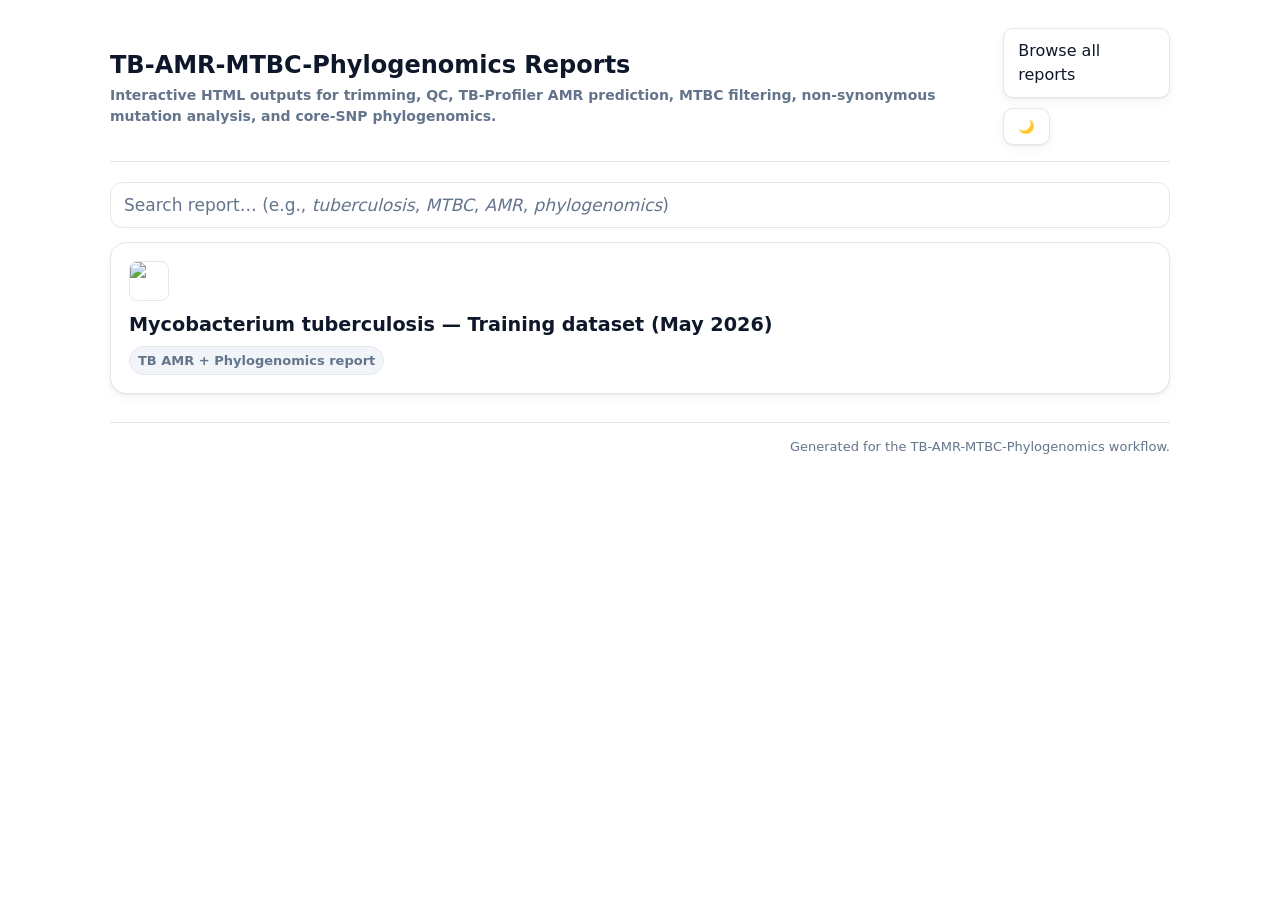
==== docs/index.html @ 809adf3d "Add MTBC training dataset report card" ====
<!doctype html>
<html lang="en">
<head>
  <meta charset="utf-8">
  <title>TB-AMR-MTBC-Phylogenomics Reports</title>
  <meta name="viewport" content="width=device-width, initial-scale=1">
  <style>
    :root{
      --bg:#ffffff; --ink:#0f172a; --muted:#64748b; --line:#e5e7eb; --card:#ffffff; --chip:#f1f5f9; --accent:#0ea5e9;
      --shadow:0 1px 2px rgba(15,23,42,.06), 0 4px 12px rgba(15,23,42,.04)
    }
    @media (prefers-color-scheme: dark){
      :root{ --bg:#0b1220; --ink:#e5e7eb; --muted:#94a3b8; --line:#1f2937; --card:#0f172a; --chip:#111827; --accent:#38bdf8; --shadow:none }
    }

    :root[data-theme="light"]{ --bg:#ffffff; --ink:#0f172a; --muted:#64748b; --line:#e5e7eb; --card:#ffffff; --chip:#f1f5f9; --accent:#0ea5e9; --shadow:0 1px 2px rgba(15,23,42,.06), 0 4px 12px rgba(15,23,42,.04) }
    :root[data-theme="dark"]{  --bg:#0b1220; --ink:#e5e7eb; --muted:#94a3b8; --line:#1f2937; --card:#0f172a; --chip:#111827; --accent:#38bdf8; --shadow:none }

    *{box-sizing:border-box}
    html,body{margin:0;padding:0;background:var(--bg);color:var(--ink);font:16px/1.5 system-ui,-apple-system,Segoe UI,Roboto,Ubuntu,Arial}
    .wrap{max-width:1100px;margin:auto;padding:28px 20px}
    header{display:flex;gap:16px;align-items:center;justify-content:space-between;border-bottom:1px solid var(--line);padding-bottom:16px;margin-bottom:20px}
    .brand h1{margin:0;font-size:24px}
    .brand p{margin:2px 0 0;color:var(--muted);font-size:14px}
    .actions{display:flex;gap:10px;flex-wrap:wrap}
    .btn{display:inline-flex;align-items:center;gap:8px;padding:10px 14px;border:1px solid var(--line);border-radius:10px;text-decoration:none;color:var(--ink);background:var(--card);box-shadow:var(--shadow);cursor:pointer}
    .btn:hover{border-color:var(--accent)}
    .search{margin:14px 0 8px;position:relative}
    .search input{
      width:100%;padding:12px 14px;border:1px solid var(--line);border-radius:12px;background:var(--card);color:var(--ink);outline:none;position:relative;z-index:2;
      font-size:17px;
    }
    .search input::placeholder{font-weight:700;color:var(--muted)}
    .search .hint{
      position:absolute; left:14px; top:50%; transform:translateY(-50%);
      color:var(--muted); pointer-events:none; z-index:3; transition:opacity .15s ease; line-height:1.2;
      font-size:17px;
    }
    .search input:focus + .hint,
    .search input:not(:placeholder-shown) + .hint{ opacity:0; }

    .grid{display:grid;grid-template-columns:repeat(auto-fit,minmax(260px,1fr));gap:16px;margin-top:14px}
    .card{display:block;text-decoration:none;color:inherit;border:1px solid var(--line);border-radius:16px;background:var(--card);padding:18px;box-shadow:var(--shadow);transition:transform .08s ease, border-color .15s ease}
    .card:hover{transform:translateY(-2px);border-color:var(--accent)}

    .icon{font-size:0; line-height:0}
    .icon img{
      width:40px;height:40px;display:block;border-radius:8px;object-fit:cover;border:1px solid var(--line)
    }

    .title{
      margin:10px 0 6px;font-weight:700;
      font-size: clamp(18px, 1rem + 0.25vw, 22px);
    }

    .chips{display:flex;gap:6px;flex-wrap:wrap}
    .chip{
      font-size:13px;
      background:var(--chip);padding:4px 8px;border-radius:999px;border:1px solid var(--line);color:var(--muted)
    }

    footer{margin-top:28px;color:var(--muted);font-size:13px;display:flex;justify-content:flex-end;gap:10px;flex-wrap:wrap;border-top:1px solid var(--line);padding-top:14px}
  </style>
</head>
<body>
  <div class="wrap">
    <header>
      <div class="brand">
        <h1>TB-AMR-MTBC-Phylogenomics Reports</h1>
        <p><strong>Interactive HTML outputs for trimming, QC, TB-Profiler AMR prediction, MTBC filtering, non-synonymous mutation analysis, and core-SNP phylogenomics.</strong></p>
      </div>
      <div class="actions">
        <a class="btn" href="./reports/">Browse all reports</a>
        <button type="button" class="btn" id="themeToggle" aria-pressed="false" title="Toggle light/dark">🌙/☀️</button>
      </div>
    </header>

    <div class="search" aria-label="Filter reports">
      <input id="q" placeholder=" " autocomplete="off" aria-label="Search TB report">
      <div class="hint" aria-hidden="true">
        Search report… (e.g., <em>tuberculosis</em>, <em>MTBC</em>, <em>AMR</em>, <em>phylogenomics</em>)
      </div>
    </div>

    <div id="cards" class="grid">

      <!-- Mycobacterium tuberculosis Training Dataset -->
      <a class="card" href="./reports/mtbc_training_2026.html"
         data-name="mycobacterium tuberculosis mtbc tb isolates amr tb-profiler lineage snp phylogenomics training dataset may 2026">
        <div class="icon" aria-hidden="true">
          <img
            id="mtb-img"
            src="assets/Mycobacterium_tuberculosis.png"
            alt="Mycobacterium tuberculosis image"
            loading="lazy">
        </div>
        <div class="title">Mycobacterium tuberculosis — Training dataset (May 2026)</div>
        <div class="chips">
          <span class="chip"><strong>TB AMR + Phylogenomics report</strong></span>
        </div>
      </a>

    </div>

    <footer>
      <span>Generated for the TB-AMR-MTBC-Phylogenomics workflow.</span>
    </footer>
  </div>

  <script>
    const q = document.getElementById('q');
    const cards = Array.from(document.querySelectorAll('#cards .card'));
    q.addEventListener('input', () => {
      const needle = q.value.trim().toLowerCase();
      cards.forEach(c => {
        const hay = c.dataset.name.toLowerCase();
        c.style.display = hay.includes(needle) ? '' : 'none';
      });
    });

    function setupFallback(id, candidates) {
      const img = document.getElementById(id);
      if (!img) return;
      const tried = new Set();
      function tryNext() {
        const next = candidates.find(u => !tried.has(u));
        if (!next) return;
        tried.add(next);
        img.src = next + (next.includes('?') ? '' : `?v=${Date.now()}`);
      }
      img.addEventListener('error', tryNext, { once: false });
    }

    setupFallback('mtb-img', [
      'assets/Mycobacterium_tuberculosis.png',
      './assets/Mycobacterium_tuberculosis.png',
      '/TB-AMR-MTBC-Phylogenomics/assets/Mycobacterium_tuberculosis.png',
      'https://gmboowa.github.io/TB-AMR-MTBC-Phylogenomics/assets/Mycobacterium_tuberculosis.png'
    ]);

    const themeBtn = document.getElementById('themeToggle');
    const root = document.documentElement;

    function setTheme(theme){
      if (theme === 'light' || theme === 'dark') {
        root.setAttribute('data-theme', theme);
        localStorage.setItem('theme', theme);
        themeBtn.setAttribute('aria-pressed', String(theme === 'dark'));
        themeBtn.textContent = theme === 'dark' ? '☀️' : '🌙';
      }
    }

    (function initTheme(){
      const saved = localStorage.getItem('theme');
      if (saved === 'light' || saved === 'dark') {
        setTheme(saved);
      } else {
        const prefersDark = window.matchMedia('(prefers-color-scheme: dark)').matches;
        themeBtn.textContent = prefersDark ? '☀️' : '🌙';
        themeBtn.setAttribute('aria-pressed', String(prefersDark));
      }
    })();

    themeBtn.addEventListener('click', () => {
      const current = root.getAttribute('data-theme');
      if (current === 'dark') setTheme('light');
      else setTheme('dark');
    });
  </script>
</body>
</html>
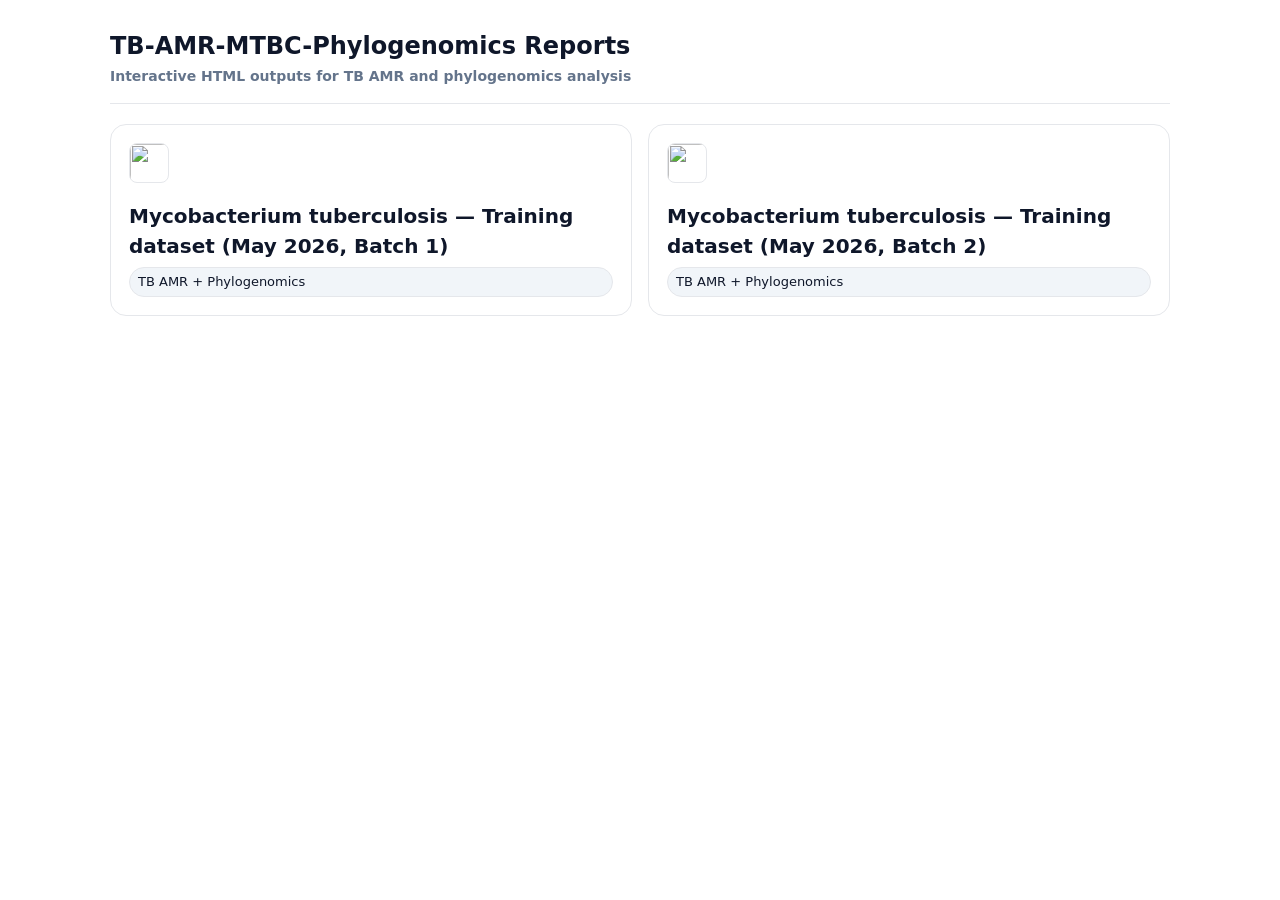
==== commit ba4884ee: "Add two unique MTBC dataset cards" ====
--- a/docs/index.html
+++ b/docs/index.html
@@ -13,159 +13,140 @@
       :root{ --bg:#0b1220; --ink:#e5e7eb; --muted:#94a3b8; --line:#1f2937; --card:#0f172a; --chip:#111827; --accent:#38bdf8; --shadow:none }
     }
 
-    :root[data-theme="light"]{ --bg:#ffffff; --ink:#0f172a; --muted:#64748b; --line:#e5e7eb; --card:#ffffff; --chip:#f1f5f9; --accent:#0ea5e9; --shadow:0 1px 2px rgba(15,23,42,.06), 0 4px 12px rgba(15,23,42,.04) }
-    :root[data-theme="dark"]{  --bg:#0b1220; --ink:#e5e7eb; --muted:#94a3b8; --line:#1f2937; --card:#0f172a; --chip:#111827; --accent:#38bdf8; --shadow:none }
-
     *{box-sizing:border-box}
     html,body{margin:0;padding:0;background:var(--bg);color:var(--ink);font:16px/1.5 system-ui,-apple-system,Segoe UI,Roboto,Ubuntu,Arial}
+
     .wrap{max-width:1100px;margin:auto;padding:28px 20px}
-    header{display:flex;gap:16px;align-items:center;justify-content:space-between;border-bottom:1px solid var(--line);padding-bottom:16px;margin-bottom:20px}
+
+    header{
+      display:flex;gap:16px;align-items:center;justify-content:space-between;
+      border-bottom:1px solid var(--line);padding-bottom:16px;margin-bottom:20px
+    }
+
     .brand h1{margin:0;font-size:24px}
     .brand p{margin:2px 0 0;color:var(--muted);font-size:14px}
-    .actions{display:flex;gap:10px;flex-wrap:wrap}
-    .btn{display:inline-flex;align-items:center;gap:8px;padding:10px 14px;border:1px solid var(--line);border-radius:10px;text-decoration:none;color:var(--ink);background:var(--card);box-shadow:var(--shadow);cursor:pointer}
-    .btn:hover{border-color:var(--accent)}
-    .search{margin:14px 0 8px;position:relative}
-    .search input{
-      width:100%;padding:12px 14px;border:1px solid var(--line);border-radius:12px;background:var(--card);color:var(--ink);outline:none;position:relative;z-index:2;
-      font-size:17px;
+
+    .btn{
+      display:inline-flex;align-items:center;gap:8px;padding:10px 14px;
+      border:1px solid var(--line);border-radius:10px;text-decoration:none;
+      color:var(--ink);background:var(--card);cursor:pointer
     }
-    .search input::placeholder{font-weight:700;color:var(--muted)}
-    .search .hint{
-      position:absolute; left:14px; top:50%; transform:translateY(-50%);
-      color:var(--muted); pointer-events:none; z-index:3; transition:opacity .15s ease; line-height:1.2;
-      font-size:17px;
+
+    .grid{
+      display:grid;
+      grid-template-columns:repeat(auto-fit,minmax(260px,1fr));
+      gap:16px;
+      margin-top:14px
     }
-    .search input:focus + .hint,
-    .search input:not(:placeholder-shown) + .hint{ opacity:0; }
 
-    .grid{display:grid;grid-template-columns:repeat(auto-fit,minmax(260px,1fr));gap:16px;margin-top:14px}
-    .card{display:block;text-decoration:none;color:inherit;border:1px solid var(--line);border-radius:16px;background:var(--card);padding:18px;box-shadow:var(--shadow);transition:transform .08s ease, border-color .15s ease}
+    .card{
+      display:block;text-decoration:none;color:inherit;
+      border:1px solid var(--line);
+      border-radius:16px;
+      background:var(--card);
+      padding:18px;
+      transition:.1s ease
+    }
+
     .card:hover{transform:translateY(-2px);border-color:var(--accent)}
 
-    .icon{font-size:0; line-height:0}
     .icon img{
-      width:40px;height:40px;display:block;border-radius:8px;object-fit:cover;border:1px solid var(--line)
+      width:40px;height:40px;border-radius:8px;
+      border:1px solid var(--line)
     }
 
     .title{
-      margin:10px 0 6px;font-weight:700;
-      font-size: clamp(18px, 1rem + 0.25vw, 22px);
+      margin:10px 0 6px;
+      font-weight:700;
+      font-size:20px
     }
 
-    .chips{display:flex;gap:6px;flex-wrap:wrap}
     .chip{
       font-size:13px;
-      background:var(--chip);padding:4px 8px;border-radius:999px;border:1px solid var(--line);color:var(--muted)
+      background:var(--chip);
+      padding:4px 8px;
+      border-radius:999px;
+      border:1px solid var(--line)
     }
 
-    footer{margin-top:28px;color:var(--muted);font-size:13px;display:flex;justify-content:flex-end;gap:10px;flex-wrap:wrap;border-top:1px solid var(--line);padding-top:14px}
   </style>
 </head>
+
 <body>
   <div class="wrap">
+
     <header>
       <div class="brand">
         <h1>TB-AMR-MTBC-Phylogenomics Reports</h1>
-        <p><strong>Interactive HTML outputs for trimming, QC, TB-Profiler AMR prediction, MTBC filtering, non-synonymous mutation analysis, and core-SNP phylogenomics.</strong></p>
-      </div>
-      <div class="actions">
-        <a class="btn" href="./reports/">Browse all reports</a>
-        <button type="button" class="btn" id="themeToggle" aria-pressed="false" title="Toggle light/dark">🌙/☀️</button>
+        <p><strong>Interactive HTML outputs for TB AMR and phylogenomics analysis</strong></p>
       </div>
     </header>
 
-    <div class="search" aria-label="Filter reports">
-      <input id="q" placeholder=" " autocomplete="off" aria-label="Search TB report">
-      <div class="hint" aria-hidden="true">
-        Search report… (e.g., <em>tuberculosis</em>, <em>MTBC</em>, <em>AMR</em>, <em>phylogenomics</em>)
-      </div>
-    </div>
-
     <div id="cards" class="grid">
 
-      <!-- Mycobacterium tuberculosis Training Dataset -->
-      <a class="card" href="./reports/mtbc_training_2026.html"
-         data-name="mycobacterium tuberculosis mtbc tb isolates amr tb-profiler lineage snp phylogenomics training dataset may 2026">
-        <div class="icon" aria-hidden="true">
-          <img
-            id="mtb-img"
-            src="assets/Mycobacterium_tuberculosis.png"
-            alt="Mycobacterium tuberculosis image"
-            loading="lazy">
+      <!-- Batch 1 -->
+      <a class="card"
+         href="./reports/mtbc_training_2026.html"
+         data-name="mtbc tuberculosis amr phylogenomics training 2026 batch1">
+
+        <div class="icon">
+          <img id="mtb-img-1"
+               src="assets/Mycobacterium_tuberculosis.png"
+               loading="lazy">
         </div>
-        <div class="title">Mycobacterium tuberculosis — Training dataset (May 2026)</div>
-        <div class="chips">
-          <span class="chip"><strong>TB AMR + Phylogenomics report</strong></span>
+
+        <div class="title">
+          Mycobacterium tuberculosis — Training dataset (May 2026, Batch 1)
+        </div>
+
+        <div class="chip">
+          TB AMR + Phylogenomics
+        </div>
+      </a>
+
+      <!-- Batch 2 -->
+      <a class="card"
+         href="./reports/Mycobacterium_tuberculosis_report.html"
+         data-name="mtbc tuberculosis amr phylogenomics training 2026 batch2">
+
+        <div class="icon">
+          <img id="mtb-img-2"
+               src="assets/Mycobacterium_tuberculosis.png"
+               loading="lazy">
+        </div>
+
+        <div class="title">
+          Mycobacterium tuberculosis — Training dataset (May 2026, Batch 2)
+        </div>
+
+        <div class="chip">
+          TB AMR + Phylogenomics
         </div>
       </a>
 
     </div>
 
-    <footer>
-      <span>Generated for the TB-AMR-MTBC-Phylogenomics workflow.</span>
-    </footer>
   </div>
 
   <script>
-    const q = document.getElementById('q');
-    const cards = Array.from(document.querySelectorAll('#cards .card'));
-    q.addEventListener('input', () => {
-      const needle = q.value.trim().toLowerCase();
-      cards.forEach(c => {
-        const hay = c.dataset.name.toLowerCase();
-        c.style.display = hay.includes(needle) ? '' : 'none';
-      });
-    });
-
     function setupFallback(id, candidates) {
       const img = document.getElementById(id);
       if (!img) return;
-      const tried = new Set();
-      function tryNext() {
-        const next = candidates.find(u => !tried.has(u));
-        if (!next) return;
-        tried.add(next);
-        img.src = next + (next.includes('?') ? '' : `?v=${Date.now()}`);
-      }
-      img.addEventListener('error', tryNext, { once: false });
+      let i = 0;
+      img.onerror = () => {
+        i++;
+        if (i < candidates.length) img.src = candidates[i];
+      };
     }
 
-    setupFallback('mtb-img', [
-      'assets/Mycobacterium_tuberculosis.png',
-      './assets/Mycobacterium_tuberculosis.png',
-      '/TB-AMR-MTBC-Phylogenomics/assets/Mycobacterium_tuberculosis.png',
-      'https://gmboowa.github.io/TB-AMR-MTBC-Phylogenomics/assets/Mycobacterium_tuberculosis.png'
+    setupFallback('mtb-img-1', [
+      'assets/Mycobacterium_tuberculosis.png'
     ]);
 
-    const themeBtn = document.getElementById('themeToggle');
-    const root = document.documentElement;
+    setupFallback('mtb-img-2', [
+      'assets/Mycobacterium_tuberculosis.png'
+    ]);
+  </script>
 
-    function setTheme(theme){
-      if (theme === 'light' || theme === 'dark') {
-        root.setAttribute('data-theme', theme);
-        localStorage.setItem('theme', theme);
-        themeBtn.setAttribute('aria-pressed', String(theme === 'dark'));
-        themeBtn.textContent = theme === 'dark' ? '☀️' : '🌙';
-      }
-    }
-
-    (function initTheme(){
-      const saved = localStorage.getItem('theme');
-      if (saved === 'light' || saved === 'dark') {
-        setTheme(saved);
-      } else {
-        const prefersDark = window.matchMedia('(prefers-color-scheme: dark)').matches;
-        themeBtn.textContent = prefersDark ? '☀️' : '🌙';
-        themeBtn.setAttribute('aria-pressed', String(prefersDark));
-      }
-    })();
-
-    themeBtn.addEventListener('click', () => {
-      const current = root.getAttribute('data-theme');
-      if (current === 'dark') setTheme('light');
-      else setTheme('dark');
-    });
-  </script>
 </body>
 </html>
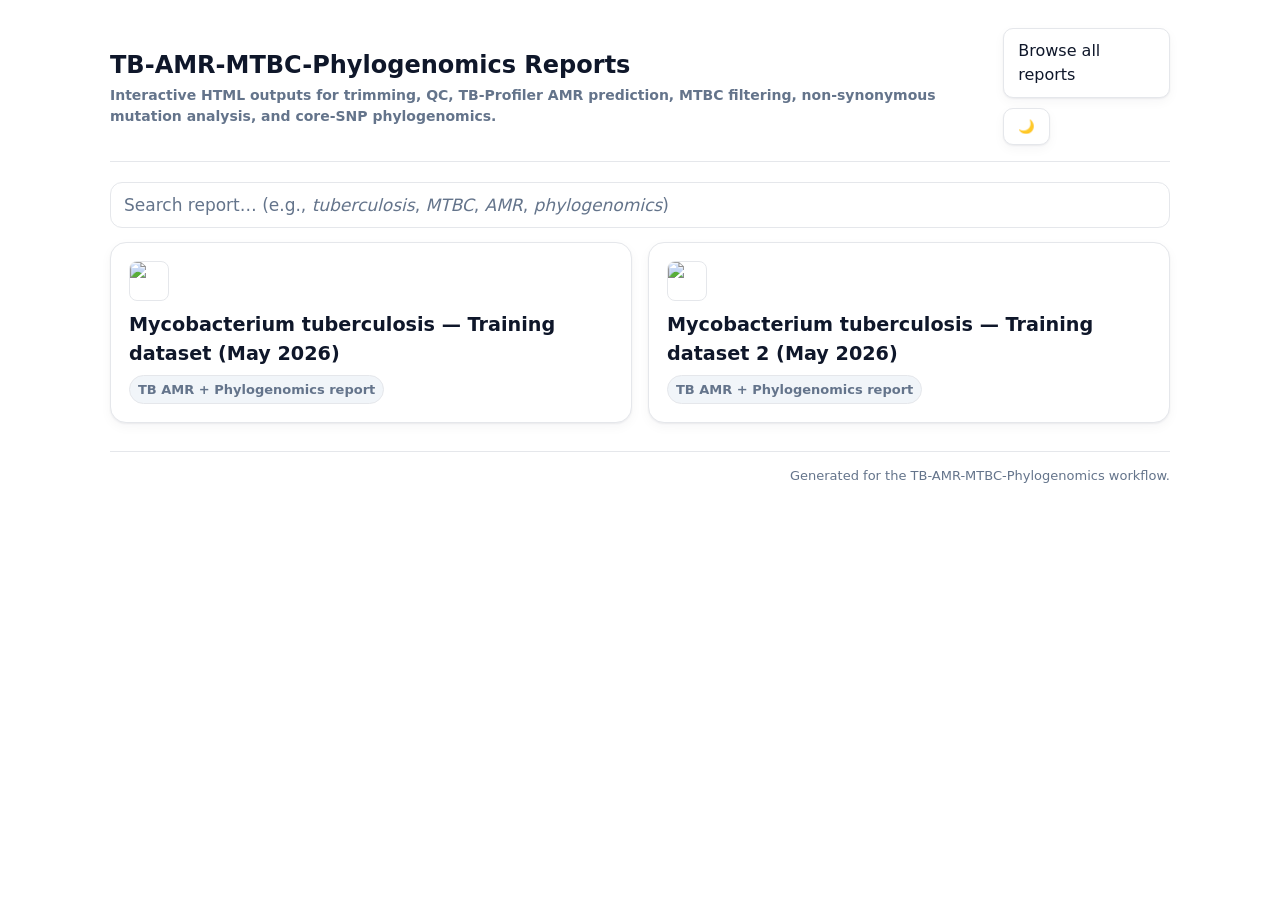
==== commit c1616bb9: "Reorganize GitHub Pages reports and update report links" ====
--- a/docs/index.html
+++ b/docs/index.html
@@ -13,140 +13,194 @@
       :root{ --bg:#0b1220; --ink:#e5e7eb; --muted:#94a3b8; --line:#1f2937; --card:#0f172a; --chip:#111827; --accent:#38bdf8; --shadow:none }
     }
 
+    :root[data-theme="light"]{ --bg:#ffffff; --ink:#0f172a; --muted:#64748b; --line:#e5e7eb; --card:#ffffff; --chip:#f1f5f9; --accent:#0ea5e9; --shadow:0 1px 2px rgba(15,23,42,.06), 0 4px 12px rgba(15,23,42,.04) }
+    :root[data-theme="dark"]{  --bg:#0b1220; --ink:#e5e7eb; --muted:#94a3b8; --line:#1f2937; --card:#0f172a; --chip:#111827; --accent:#38bdf8; --shadow:none }
+
     *{box-sizing:border-box}
     html,body{margin:0;padding:0;background:var(--bg);color:var(--ink);font:16px/1.5 system-ui,-apple-system,Segoe UI,Roboto,Ubuntu,Arial}
-
     .wrap{max-width:1100px;margin:auto;padding:28px 20px}
-
-    header{
-      display:flex;gap:16px;align-items:center;justify-content:space-between;
-      border-bottom:1px solid var(--line);padding-bottom:16px;margin-bottom:20px
-    }
-
+    header{display:flex;gap:16px;align-items:center;justify-content:space-between;border-bottom:1px solid var(--line);padding-bottom:16px;margin-bottom:20px}
     .brand h1{margin:0;font-size:24px}
     .brand p{margin:2px 0 0;color:var(--muted);font-size:14px}
-
-    .btn{
-      display:inline-flex;align-items:center;gap:8px;padding:10px 14px;
-      border:1px solid var(--line);border-radius:10px;text-decoration:none;
-      color:var(--ink);background:var(--card);cursor:pointer
-    }
-
-    .grid{
-      display:grid;
-      grid-template-columns:repeat(auto-fit,minmax(260px,1fr));
-      gap:16px;
-      margin-top:14px
-    }
-
-    .card{
-      display:block;text-decoration:none;color:inherit;
-      border:1px solid var(--line);
-      border-radius:16px;
-      background:var(--card);
-      padding:18px;
-      transition:.1s ease
-    }
-
+    .actions{display:flex;gap:10px;flex-wrap:wrap}
+    .btn{display:inline-flex;align-items:center;gap:8px;padding:10px 14px;border:1px solid var(--line);border-radius:10px;text-decoration:none;color:var(--ink);background:var(--card);box-shadow:var(--shadow);cursor:pointer}
+    .btn:hover{border-color:var(--accent)}
+    .search{margin:14px 0 8px;position:relative}
+    .search input{
+      width:100%;padding:12px 14px;border:1px solid var(--line);border-radius:12px;background:var(--card);color:var(--ink);outline:none;position:relative;z-index:2;
+      font-size:17px;
+    }
+    .search input::placeholder{font-weight:700;color:var(--muted)}
+    .search .hint{
+      position:absolute; left:14px; top:50%; transform:translateY(-50%);
+      color:var(--muted); pointer-events:none; z-index:3; transition:opacity .15s ease; line-height:1.2;
+      font-size:17px;
+    }
+    .search input:focus + .hint,
+    .search input:not(:placeholder-shown) + .hint{ opacity:0; }
+
+    .grid{display:grid;grid-template-columns:repeat(auto-fit,minmax(260px,1fr));gap:16px;margin-top:14px}
+    .card{display:block;text-decoration:none;color:inherit;border:1px solid var(--line);border-radius:16px;background:var(--card);padding:18px;box-shadow:var(--shadow);transition:transform .08s ease, border-color .15s ease}
     .card:hover{transform:translateY(-2px);border-color:var(--accent)}
 
+    .icon{font-size:0; line-height:0}
     .icon img{
-      width:40px;height:40px;border-radius:8px;
-      border:1px solid var(--line)
+      width:40px;height:40px;display:block;border-radius:8px;object-fit:cover;border:1px solid var(--line)
     }
 
     .title{
-      margin:10px 0 6px;
-      font-weight:700;
-      font-size:20px
-    }
-
+      margin:10px 0 6px;font-weight:700;
+      font-size: clamp(18px, 1rem + 0.25vw, 22px);
+    }
+
+    .chips{display:flex;gap:6px;flex-wrap:wrap}
     .chip{
       font-size:13px;
-      background:var(--chip);
-      padding:4px 8px;
-      border-radius:999px;
-      border:1px solid var(--line)
-    }
-
+      background:var(--chip);padding:4px 8px;border-radius:999px;border:1px solid var(--line);color:var(--muted)
+    }
+
+    footer{margin-top:28px;color:var(--muted);font-size:13px;display:flex;justify-content:flex-end;gap:10px;flex-wrap:wrap;border-top:1px solid var(--line);padding-top:14px}
   </style>
 </head>
-
 <body>
   <div class="wrap">
-
     <header>
       <div class="brand">
         <h1>TB-AMR-MTBC-Phylogenomics Reports</h1>
-        <p><strong>Interactive HTML outputs for TB AMR and phylogenomics analysis</strong></p>
+        <p><strong>Interactive HTML outputs for trimming, QC, TB-Profiler AMR prediction, MTBC filtering, non-synonymous mutation analysis, and core-SNP phylogenomics.</strong></p>
+      </div>
+      <div class="actions">
+        <a class="btn" href="./reports/">Browse all reports</a>
+        <button type="button" class="btn" id="themeToggle" aria-pressed="false" title="Toggle light/dark">🌙/☀️</button>
       </div>
     </header>
 
+    <div class="search" aria-label="Filter reports">
+      <input id="q" placeholder=" " autocomplete="off" aria-label="Search TB report">
+      <div class="hint" aria-hidden="true">
+        Search report… (e.g., <em>tuberculosis</em>, <em>MTBC</em>, <em>AMR</em>, <em>phylogenomics</em>)
+      </div>
+    </div>
+
     <div id="cards" class="grid">
 
-      <!-- Batch 1 -->
+      <!-- Mycobacterium tuberculosis Training Dataset 1 -->
       <a class="card"
-         href="./reports/mtbc_training_2026.html"
-         data-name="mtbc tuberculosis amr phylogenomics training 2026 batch1">
-
-        <div class="icon">
-          <img id="mtb-img-1"
-               src="assets/Mycobacterium_tuberculosis.png"
-               loading="lazy">
-        </div>
-
-        <div class="title">
-          Mycobacterium tuberculosis — Training dataset (May 2026, Batch 1)
-        </div>
-
-        <div class="chip">
-          TB AMR + Phylogenomics
+         href="./reports/training_dataset_1/report.html"
+         data-name="mycobacterium tuberculosis mtbc tb isolates amr tb-profiler lineage snp phylogenomics training dataset 1 may 2026">
+        <div class="icon" aria-hidden="true">
+          <img
+            id="mtb-img-training-1"
+            src="assets/Mycobacterium_tuberculosis.png"
+            alt="Mycobacterium tuberculosis image"
+            loading="lazy">
+        </div>
+        <div class="title">Mycobacterium tuberculosis — Training dataset (May 2026)</div>
+        <div class="chips">
+          <span class="chip"><strong>TB AMR + Phylogenomics report</strong></span>
         </div>
       </a>
 
-      <!-- Batch 2 -->
+      <!-- Mycobacterium tuberculosis Training Dataset 2 -->
       <a class="card"
-         href="./reports/Mycobacterium_tuberculosis_report.html"
-         data-name="mtbc tuberculosis amr phylogenomics training 2026 batch2">
-
-        <div class="icon">
-          <img id="mtb-img-2"
-               src="assets/Mycobacterium_tuberculosis.png"
-               loading="lazy">
-        </div>
-
-        <div class="title">
-          Mycobacterium tuberculosis — Training dataset (May 2026, Batch 2)
-        </div>
-
-        <div class="chip">
-          TB AMR + Phylogenomics
+         href="./reports/training_dataset_2/report.html"
+         data-name="mycobacterium tuberculosis mtbc tb isolates amr tb-profiler lineage snp phylogenomics training dataset 2 may 2026">
+        <div class="icon" aria-hidden="true">
+          <img
+            id="mtb-img-training-2"
+            src="assets/Mycobacterium_tuberculosis.png"
+            alt="Mycobacterium tuberculosis image"
+            loading="lazy">
+        </div>
+        <div class="title">Mycobacterium tuberculosis — Training dataset 2 (May 2026)</div>
+        <div class="chips">
+          <span class="chip"><strong>TB AMR + Phylogenomics report</strong></span>
         </div>
       </a>
 
     </div>
 
+    <footer>
+      <span>Generated for the TB-AMR-MTBC-Phylogenomics workflow.</span>
+    </footer>
   </div>
 
   <script>
+    // Live filter
+    const q = document.getElementById('q');
+    const cards = Array.from(document.querySelectorAll('#cards .card'));
+
+    q.addEventListener('input', () => {
+      const needle = q.value.trim().toLowerCase();
+
+      cards.forEach(c => {
+        const hay = c.dataset.name.toLowerCase();
+        c.style.display = hay.includes(needle) ? '' : 'none';
+      });
+    });
+
+    // --- Image fallback loaders ---
     function setupFallback(id, candidates) {
       const img = document.getElementById(id);
       if (!img) return;
-      let i = 0;
-      img.onerror = () => {
-        i++;
-        if (i < candidates.length) img.src = candidates[i];
-      };
-    }
-
-    setupFallback('mtb-img-1', [
-      'assets/Mycobacterium_tuberculosis.png'
-    ]);
-
-    setupFallback('mtb-img-2', [
-      'assets/Mycobacterium_tuberculosis.png'
-    ]);
+
+      const tried = new Set();
+
+      function tryNext() {
+        const next = candidates.find(u => !tried.has(u));
+        if (!next) return;
+
+        tried.add(next);
+        img.src = next + (next.includes('?') ? '' : `?v=${Date.now()}`);
+      }
+
+      img.addEventListener('error', tryNext, { once: false });
+    }
+
+    const mtbImageCandidates = [
+      'assets/Mycobacterium_tuberculosis.png',
+      './assets/Mycobacterium_tuberculosis.png',
+      '/TB-AMR-MTBC-Phylogenomics/assets/Mycobacterium_tuberculosis.png',
+      'https://gmboowa.github.io/TB-AMR-MTBC-Phylogenomics/assets/Mycobacterium_tuberculosis.png'
+    ];
+
+    setupFallback('mtb-img-training-1', mtbImageCandidates);
+    setupFallback('mtb-img-training-2', mtbImageCandidates);
+
+    // --- Theme toggle ---
+    const themeBtn = document.getElementById('themeToggle');
+    const root = document.documentElement;
+
+    function setTheme(theme){
+      if (theme === 'light' || theme === 'dark') {
+        root.setAttribute('data-theme', theme);
+        localStorage.setItem('theme', theme);
+        themeBtn.setAttribute('aria-pressed', String(theme === 'dark'));
+        themeBtn.textContent = theme === 'dark' ? '☀️' : '🌙';
+      }
+    }
+
+    (function initTheme(){
+      const saved = localStorage.getItem('theme');
+
+      if (saved === 'light' || saved === 'dark') {
+        setTheme(saved);
+      } else {
+        const prefersDark = window.matchMedia('(prefers-color-scheme: dark)').matches;
+        themeBtn.textContent = prefersDark ? '☀️' : '🌙';
+        themeBtn.setAttribute('aria-pressed', String(prefersDark));
+      }
+    })();
+
+    themeBtn.addEventListener('click', () => {
+      const current = root.getAttribute('data-theme');
+
+      if (current === 'dark') {
+        setTheme('light');
+      } else {
+        setTheme('dark');
+      }
+    });
   </script>
-
 </body>
 </html>
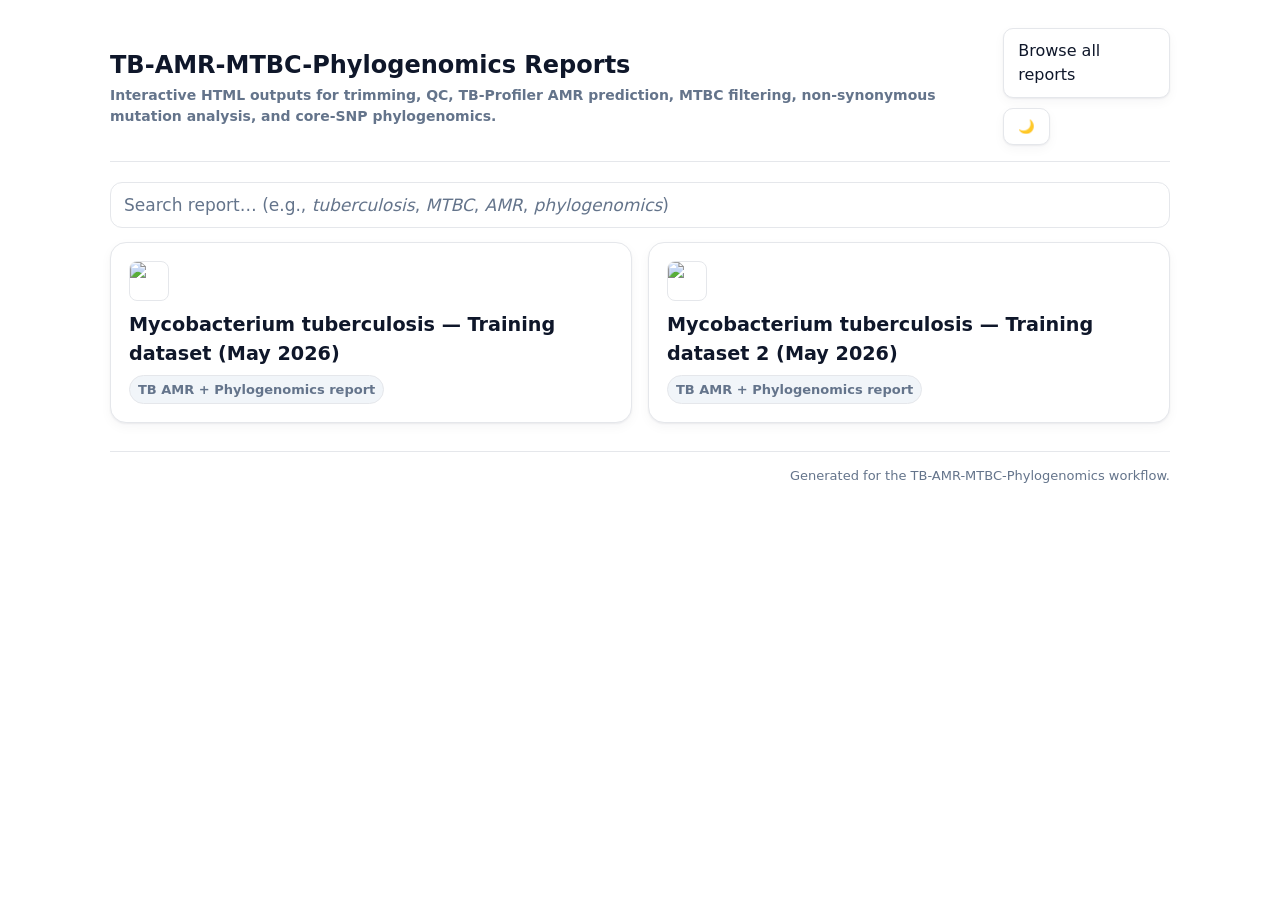
==== commit 946d2f33: "Update GitHub Pages index page" ====
--- a/docs/index.html
+++ b/docs/index.html
@@ -84,7 +84,7 @@
 
     <div id="cards" class="grid">
 
-      <!-- Mycobacterium tuberculosis Training Dataset 1 -->
+      <!-- Mycobacterium tuberculosis Dataset 1 -->
       <a class="card"
          href="./reports/training_dataset_1/report.html"
          data-name="mycobacterium tuberculosis mtbc tb isolates amr tb-profiler lineage snp phylogenomics training dataset 1 may 2026">
@@ -101,7 +101,7 @@
         </div>
       </a>
 
-      <!-- Mycobacterium tuberculosis Training Dataset 2 -->
+      <!-- Mycobacterium tuberculosis Dataset 2 -->
       <a class="card"
          href="./reports/training_dataset_2/report.html"
          data-name="mycobacterium tuberculosis mtbc tb isolates amr tb-profiler lineage snp phylogenomics training dataset 2 may 2026">
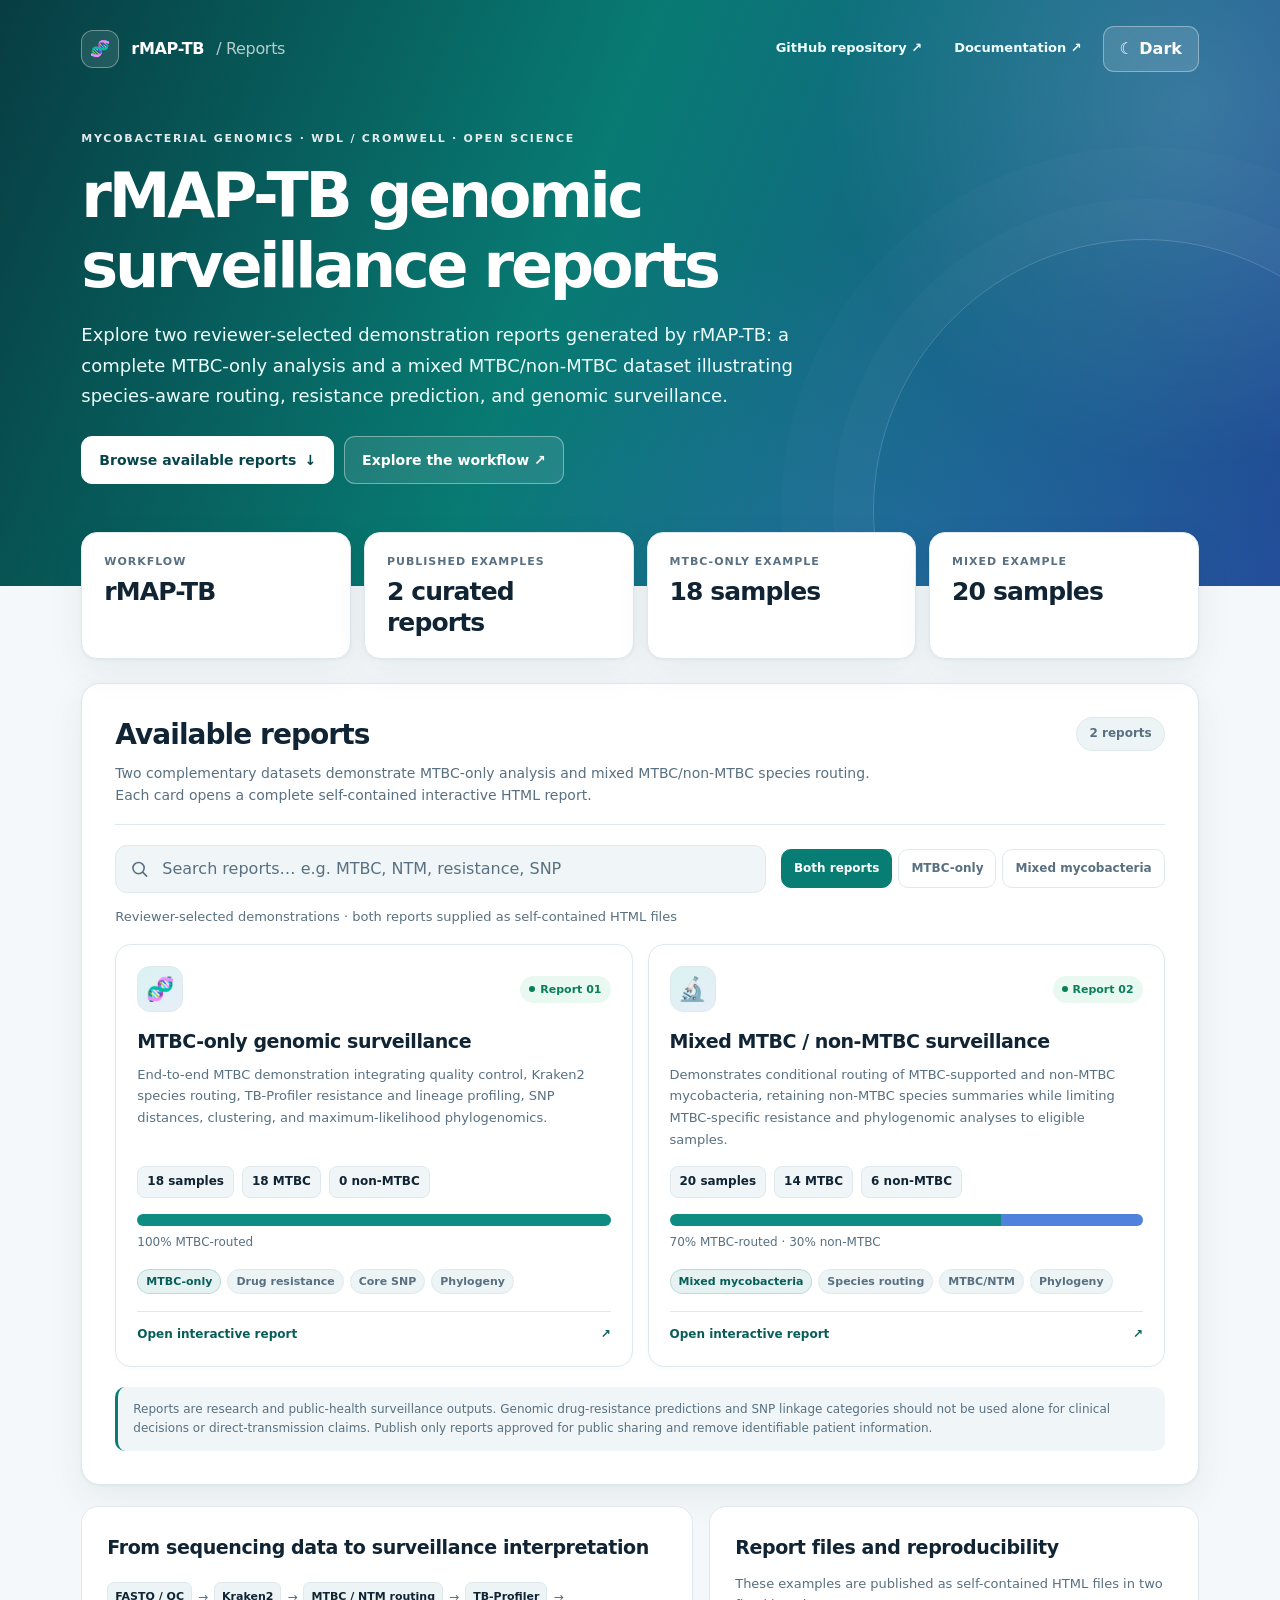
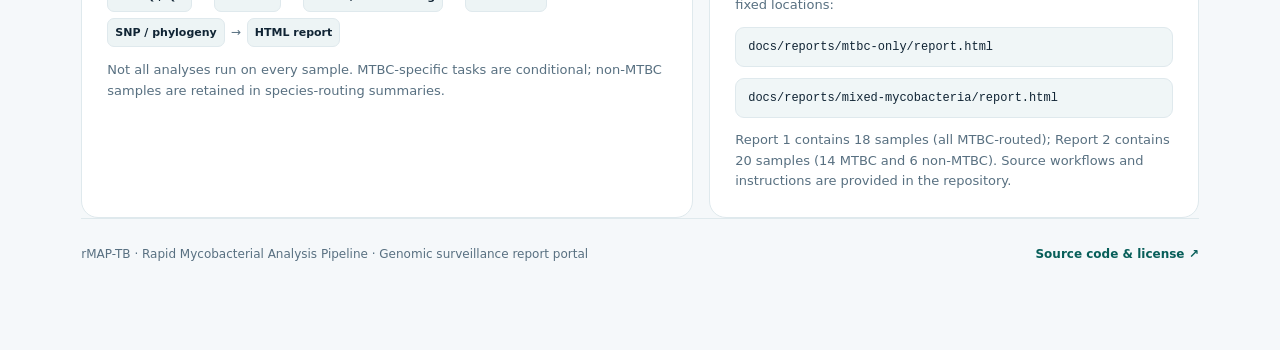
==== commit 31a835a6: "Complete rMAP-TB workflow documentation, tests, resources and two report portal" ====
--- a/docs/index.html
+++ b/docs/index.html
@@ -2,205 +2,295 @@
 <html lang="en">
 <head>
   <meta charset="utf-8">
-  <title>TB-AMR-MTBC-Phylogenomics Reports</title>
   <meta name="viewport" content="width=device-width, initial-scale=1">
+  <meta name="description" content="Two reviewer-selected rMAP-TB genomic surveillance reports: an 18-sample MTBC-only analysis and a 20-sample mixed MTBC/non-MTBC analysis.">
+  <meta name="theme-color" content="#0b5a54">
+  <title>rMAP-TB | Two Genomic Surveillance Demonstration Reports</title>
   <style>
-    :root{
-      --bg:#ffffff; --ink:#0f172a; --muted:#64748b; --line:#e5e7eb; --card:#ffffff; --chip:#f1f5f9; --accent:#0ea5e9;
-      --shadow:0 1px 2px rgba(15,23,42,.06), 0 4px 12px rgba(15,23,42,.04)
-    }
-    @media (prefers-color-scheme: dark){
-      :root{ --bg:#0b1220; --ink:#e5e7eb; --muted:#94a3b8; --line:#1f2937; --card:#0f172a; --chip:#111827; --accent:#38bdf8; --shadow:none }
-    }
-
-    :root[data-theme="light"]{ --bg:#ffffff; --ink:#0f172a; --muted:#64748b; --line:#e5e7eb; --card:#ffffff; --chip:#f1f5f9; --accent:#0ea5e9; --shadow:0 1px 2px rgba(15,23,42,.06), 0 4px 12px rgba(15,23,42,.04) }
-    :root[data-theme="dark"]{  --bg:#0b1220; --ink:#e5e7eb; --muted:#94a3b8; --line:#1f2937; --card:#0f172a; --chip:#111827; --accent:#38bdf8; --shadow:none }
-
-    *{box-sizing:border-box}
-    html,body{margin:0;padding:0;background:var(--bg);color:var(--ink);font:16px/1.5 system-ui,-apple-system,Segoe UI,Roboto,Ubuntu,Arial}
-    .wrap{max-width:1100px;margin:auto;padding:28px 20px}
-    header{display:flex;gap:16px;align-items:center;justify-content:space-between;border-bottom:1px solid var(--line);padding-bottom:16px;margin-bottom:20px}
-    .brand h1{margin:0;font-size:24px}
-    .brand p{margin:2px 0 0;color:var(--muted);font-size:14px}
-    .actions{display:flex;gap:10px;flex-wrap:wrap}
-    .btn{display:inline-flex;align-items:center;gap:8px;padding:10px 14px;border:1px solid var(--line);border-radius:10px;text-decoration:none;color:var(--ink);background:var(--card);box-shadow:var(--shadow);cursor:pointer}
-    .btn:hover{border-color:var(--accent)}
-    .search{margin:14px 0 8px;position:relative}
-    .search input{
-      width:100%;padding:12px 14px;border:1px solid var(--line);border-radius:12px;background:var(--card);color:var(--ink);outline:none;position:relative;z-index:2;
-      font-size:17px;
-    }
-    .search input::placeholder{font-weight:700;color:var(--muted)}
-    .search .hint{
-      position:absolute; left:14px; top:50%; transform:translateY(-50%);
-      color:var(--muted); pointer-events:none; z-index:3; transition:opacity .15s ease; line-height:1.2;
-      font-size:17px;
-    }
-    .search input:focus + .hint,
-    .search input:not(:placeholder-shown) + .hint{ opacity:0; }
-
-    .grid{display:grid;grid-template-columns:repeat(auto-fit,minmax(260px,1fr));gap:16px;margin-top:14px}
-    .card{display:block;text-decoration:none;color:inherit;border:1px solid var(--line);border-radius:16px;background:var(--card);padding:18px;box-shadow:var(--shadow);transition:transform .08s ease, border-color .15s ease}
-    .card:hover{transform:translateY(-2px);border-color:var(--accent)}
-
-    .icon{font-size:0; line-height:0}
-    .icon img{
-      width:40px;height:40px;display:block;border-radius:8px;object-fit:cover;border:1px solid var(--line)
-    }
-
-    .title{
-      margin:10px 0 6px;font-weight:700;
-      font-size: clamp(18px, 1rem + 0.25vw, 22px);
-    }
-
-    .chips{display:flex;gap:6px;flex-wrap:wrap}
-    .chip{
-      font-size:13px;
-      background:var(--chip);padding:4px 8px;border-radius:999px;border:1px solid var(--line);color:var(--muted)
-    }
-
-    footer{margin-top:28px;color:var(--muted);font-size:13px;display:flex;justify-content:flex-end;gap:10px;flex-wrap:wrap;border-top:1px solid var(--line);padding-top:14px}
+    :root {
+      color-scheme: light;
+      --bg:#f5f8fa; --surface:#ffffff; --surface-soft:#f0f6f7;
+      --ink:#102434; --muted:#587081; --line:#dfe9ed; --chip:#edf4f5;
+      --accent:#097d74; --accent-strong:#075e59; --secondary:#3158b3;
+      --shadow:0 12px 36px rgba(17,52,72,.07), 0 1px 3px rgba(17,52,72,.05);
+      --hero-ink:#fff; --success:#087f5b; --success-bg:#e9f8f1;
+      --pending:#7b6170; --pending-bg:#f7f1f4; --focus:#14b8a6;
+    }
+    :root[data-theme="dark"] {
+      color-scheme: dark;
+      --bg:#08121e; --surface:#0e1e2b; --surface-soft:#112636;
+      --ink:#eaf4f8; --muted:#adc3d0; --line:#263a4c; --chip:#193142;
+      --accent:#45d2bd; --accent-strong:#77e3d3; --secondary:#93b4ff;
+      --shadow:0 14px 34px rgba(0,0,0,.15);
+      --success:#5be2a6; --success-bg:#163b31;
+      --pending:#e6bfd0; --pending-bg:#332532; --focus:#7ee4d8;
+    }
+    * { box-sizing:border-box; }
+    html { scroll-behavior:smooth; }
+    body { margin:0; min-width:320px; min-height:100vh; color:var(--ink); background:var(--bg);
+      font:16px/1.6 system-ui,-apple-system,BlinkMacSystemFont,"Segoe UI",sans-serif; }
+    a { color:inherit; }
+    a:focus-visible,button:focus-visible,input:focus-visible { outline:3px solid var(--focus); outline-offset:3px; }
+    button,input { font:inherit; }
+    .shell { max-width:1230px; padding:0 clamp(20px,4.4vw,66px); margin:auto; }
+    .hero { position:relative; overflow:hidden; color:#fff;
+      background:linear-gradient(112deg,#073d43 0%,#087b73 44%,#234c99 100%); }
+    .hero:before { content:""; position:absolute; inset:0; pointer-events:none;
+      background:radial-gradient(circle at 93% 18%,rgba(181,241,237,.2) 0%,transparent 28%),
+      radial-gradient(circle at 68% 115%,rgba(82,153,250,.22),transparent 40%); }
+    .hero:after { content:""; position:absolute; right:-135px; bottom:-195px; width:540px; height:540px;
+      opacity:.18; border:1px solid white; border-radius:50%; box-shadow:0 0 0 40px rgba(255,255,255,.11),0 0 0 92px rgba(255,255,255,.1); }
+    .hero .shell { position:relative; z-index:1; padding-top:26px; padding-bottom:102px; }
+    .topbar { display:flex; align-items:center; justify-content:space-between; gap:20px; }
+    .brand { display:flex; align-items:center; gap:12px; font-size:16px; letter-spacing:-.02em; font-weight:800; text-decoration:none; }
+    .brand-mark { width:38px; height:38px; display:grid; place-items:center; border:1px solid rgba(255,255,255,.35); border-radius:12px; background:rgba(255,255,255,.1); }
+    .top-actions,.hero-actions { display:flex; align-items:center; flex-wrap:wrap; gap:10px; }
+    .navlink { text-decoration:none; color:#efffff; font-size:13px; font-weight:700; padding:9px 11px; border-radius:9px; }
+    .navlink:hover { background:rgba(255,255,255,.12); }
+    .theme-button { background:rgba(255,255,255,.13); border:1px solid rgba(255,255,255,.35); border-radius:11px;
+      padding:9px 12px; color:white; cursor:pointer; font-weight:750; min-width:96px; }
+    .theme-button:hover { background:rgba(255,255,255,.22); }
+    .eyebrow { text-transform:uppercase; letter-spacing:.16em; font-size:11px; font-weight:850; opacity:.88; margin:0 0 14px; }
+    .hero-content { margin-top:58px; max-width:825px; }
+    h1 { font-size:clamp(36px,5.3vw,62px); line-height:1.12; letter-spacing:-.052em; margin:0; font-weight:850; }
+    .hero-intro { max-width:790px; margin:20px 0 24px; font-size:clamp(15px,1.5vw,18px); line-height:1.7; color:#ecfffd; }
+    .btn { display:inline-flex; justify-content:center; align-items:center; gap:8px; padding:12px 17px;
+      border-radius:11px; border:1px solid rgba(255,255,255,.38); text-decoration:none; font-weight:800; font-size:14px; }
+    .btn-primary { color:#06454b; background:#fff; border-color:#fff; }
+    .btn-primary:hover { background:#dffdfa; }
+    .btn-ghost { color:#fff; background:rgba(255,255,255,.1); }
+    .btn-ghost:hover { background:rgba(255,255,255,.2); }
+    .main { position:relative; margin-top:-54px; padding-bottom:54px; }
+    .metrics { display:grid; grid-template-columns:repeat(4,minmax(0,1fr)); gap:13px; }
+    .metric { background:var(--surface); border:1px solid var(--line); border-radius:16px; padding:20px 22px; box-shadow:var(--shadow); }
+    .metric-label { display:block; color:var(--muted); text-transform:uppercase; letter-spacing:.09em; font-weight:800; font-size:11px; }
+    .metric-value { display:block; font-weight:850; margin-top:5px; letter-spacing:-.035em; line-height:1.25; font-size:clamp(19px,2vw,25px); }
+    .panel { margin-top:24px; padding:clamp(20px,3vw,33px); background:var(--surface); border:1px solid var(--line); border-radius:19px; box-shadow:var(--shadow); }
+    .panel-header { display:flex; justify-content:space-between; align-items:flex-start; gap:18px; padding-bottom:17px; border-bottom:1px solid var(--line); }
+    .panel h2 { font-size:clamp(22px,3vw,28px); letter-spacing:-.034em; margin:0; line-height:1.3; }
+    .subtitle { margin:8px 0 0; max-width:765px; color:var(--muted); font-size:14px; }
+    .count { white-space:nowrap; background:var(--chip); border:1px solid var(--line); border-radius:999px; padding:6px 12px; color:var(--muted); font-size:12px; font-weight:800; }
+    .filters { display:grid; grid-template-columns:minmax(0,1fr) auto; align-items:center; gap:15px; padding-top:20px; }
+    .search-wrap { position:relative; }
+    .search-wrap svg { position:absolute; left:15px; top:50%; transform:translateY(-50%); color:var(--muted); pointer-events:none; }
+    #search { width:100%; height:48px; padding:10px 16px 10px 46px; border-radius:12px; border:1px solid var(--line); background:var(--surface-soft); color:var(--ink); outline:0; }
+    #search:focus { border-color:var(--accent); box-shadow:0 0 0 3px rgba(25,163,149,.13); }
+    #search::placeholder { color:var(--muted); opacity:1; }
+    .filter-buttons { display:flex; flex-wrap:wrap; gap:6px; }
+    .filter { border:1px solid var(--line); background:var(--surface); color:var(--muted); padding:9px 12px; border-radius:10px; cursor:pointer; font-size:12px; font-weight:800; }
+    .filter:hover { border-color:var(--accent); }
+    .filter[aria-pressed="true"] { color:#fff; background:#087d74; border-color:#087d74; }
+    .toggle-row { display:flex; align-items:center; justify-content:space-between; gap:12px; margin:14px 0 4px; color:var(--muted); font-size:13px; }
+    .checkbox { display:inline-flex; align-items:center; gap:8px; user-select:none; cursor:pointer; }
+    .checkbox input { width:15px; height:15px; accent-color:var(--accent); }
+    .grid { display:grid; grid-template-columns:repeat(2,minmax(0,1fr)); gap:15px; margin-top:17px; }
+    .report-card { display:flex; flex-direction:column; gap:0; position:relative; min-height:310px; background:var(--surface);
+      padding:21px; border:1px solid var(--line); border-radius:16px; color:var(--ink); text-decoration:none;
+      box-shadow:0 1px 5px rgba(24,54,77,.03); transition:transform .14s ease,border-color .14s ease,box-shadow .14s ease; }
+    a.report-card:hover { border-color:var(--accent); box-shadow:var(--shadow); transform:translateY(-3px); }
+    .report-card.unpublished { opacity:.76; background:var(--surface-soft); }
+    .card-top { display:flex; align-items:center; justify-content:space-between; gap:8px; }
+    .glyph { width:46px; height:46px; display:grid; place-items:center; border-radius:13px; border:1px solid var(--line);
+      background:linear-gradient(140deg,rgba(18,180,165,.16),rgba(77,118,209,.13)); font-size:23px; }
+    .status { display:inline-flex; align-items:center; gap:5px; font-size:11px; border-radius:999px; padding:5px 9px; font-weight:850; white-space:nowrap; }
+    .status.is-live { color:var(--success); background:var(--success-bg); }
+    .status.is-pending { color:var(--pending); background:var(--pending-bg); }
+    .status-dot { width:6px; height:6px; border-radius:50%; background:currentColor; }
+    .report-card h3 { font-size:19px; line-height:1.33; letter-spacing:-.024em; margin:17px 0 9px; }
+    .report-card p { font-size:13px; color:var(--muted); line-height:1.67; margin:0 0 15px; flex:1; }
+    .tags { display:flex; flex-wrap:wrap; gap:6px; }
+    .tag { border-radius:999px; background:var(--chip); color:var(--muted); border:1px solid var(--line); padding:3px 8px; font-weight:700; font-size:11px; }
+    .tag.primary-tag { background:rgba(9,125,116,.1); color:var(--accent-strong); border-color:rgba(9,125,116,.2); }
+    .card-footer { margin-top:17px; display:flex; justify-content:space-between; align-items:center; gap:10px; border-top:1px solid var(--line); padding-top:13px; color:var(--accent-strong); font-size:12px; font-weight:850; }
+    .unpublished .card-footer { color:var(--muted); }
+    .empty { text-align:center; margin:27px 0 8px; padding:27px 15px; background:var(--surface-soft); color:var(--muted); border-radius:12px; }
+    .empty[hidden] { display:none; }
+    .detail-layout { margin-top:21px; display:grid; grid-template-columns:1.25fr 1fr; gap:16px; }
+    .info { background:var(--surface); border:1px solid var(--line); border-radius:17px; padding:25px; }
+    .info h2 { margin:0 0 12px; font-size:19px; letter-spacing:-.02em; }
+    .info p { color:var(--muted); font-size:13px; margin:0; }
+    .workflow-line { display:flex; flex-wrap:wrap; align-items:center; gap:6px; padding-top:8px; }
+    .workflow-step { display:inline-block; background:var(--chip); border:1px solid var(--line); border-radius:7px; padding:5px 7px; color:var(--ink); font-size:11px; font-weight:700; }
+    .workflow-arrow { color:var(--muted); font-size:12px; }
+    .inline-link { color:var(--accent-strong); font-weight:800; text-underline-offset:3px; }
+    .code { display:block; overflow-wrap:anywhere; margin-top:11px; background:var(--surface-soft); border:1px solid var(--line); border-radius:9px; padding:10px 12px; color:var(--ink); font:12px/1.5 ui-monospace,SFMono-Regular,Menlo,Consolas,monospace; }
+    .note { margin-top:20px; padding:13px 15px; border-radius:10px; background:var(--surface-soft); border-left:3px solid var(--accent); color:var(--muted); font-size:12px; }
+    .footer { display:flex; flex-wrap:wrap; justify-content:space-between; align-items:center; gap:12px; padding:26px 0 32px; border-top:1px solid var(--line); color:var(--muted); font-size:12px; }
+    .footer a { font-weight:800; text-decoration:none; color:var(--accent-strong); }
+    .footer a:hover { text-decoration:underline; }
+
+    .sample-summary { display:flex; flex-wrap:wrap; gap:8px; margin:1px 0 15px; font-size:12px; font-weight:750; color:var(--ink); }
+    .sample-summary span { padding:5px 9px; background:var(--surface-soft); border:1px solid var(--line); border-radius:8px; }
+    .routebar { height:12px; display:flex; overflow:hidden; border-radius:100px; background:var(--surface-soft); margin:1px 0 7px; }
+    .routebar .mtbc { background:#0f8c82; }
+    .routebar .ntm { background:#5082dd; }
+    .route-note { font-size:12px; color:var(--muted); margin-bottom:17px; }
+    [hidden] { display:none !important; }
+    @media (max-width:960px) { .grid { grid-template-columns:repeat(2,minmax(0,1fr)); } .filters { grid-template-columns:1fr; } .filter-buttons { justify-content:flex-start; } .metrics { grid-template-columns:repeat(2,minmax(0,1fr)); } }
+    @media (max-width:620px) { .topbar {align-items:flex-start;} .top-actions .navlink {display:none;} .hero-content {margin-top:47px;} .hero .shell {padding-bottom:86px;} .grid,.detail-layout {grid-template-columns:1fr;} .panel-header {flex-direction:column;} .count {align-self:flex-start;} .metrics {gap:9px;} .metric {padding:16px;} .metric-value {font-size:19px;} .toggle-row {align-items:flex-start;} }
+    @media (prefers-reduced-motion:reduce) { html { scroll-behavior:auto; } .report-card {transition:none;} }
   </style>
+  <script>
+    /* Apply saved or system theme before rendering to avoid light/dark flashing. */
+    (function () {
+      try {
+        var theme = localStorage.getItem('rmap-tb-theme');
+        if (!theme) theme = window.matchMedia('(prefers-color-scheme: dark)').matches ? 'dark' : 'light';
+        document.documentElement.setAttribute('data-theme', theme);
+      } catch (e) {
+        document.documentElement.setAttribute('data-theme', 'light');
+      }
+    })();
+  </script>
 </head>
 <body>
-  <div class="wrap">
-    <header>
-      <div class="brand">
-        <h1>TB-AMR-MTBC-Phylogenomics Reports</h1>
-        <p><strong>Interactive HTML outputs for trimming, QC, TB-Profiler AMR prediction, MTBC filtering, non-synonymous mutation analysis, and core-SNP phylogenomics.</strong></p>
-      </div>
-      <div class="actions">
-        <a class="btn" href="./reports/">Browse all reports</a>
-        <button type="button" class="btn" id="themeToggle" aria-pressed="false" title="Toggle light/dark">🌙/☀️</button>
-      </div>
-    </header>
-
-    <div class="search" aria-label="Filter reports">
-      <input id="q" placeholder=" " autocomplete="off" aria-label="Search TB report">
-      <div class="hint" aria-hidden="true">
-        Search report… (e.g., <em>tuberculosis</em>, <em>MTBC</em>, <em>AMR</em>, <em>phylogenomics</em>)
+  <section class="hero">
+    <div class="shell">
+      <nav class="topbar" aria-label="Primary navigation">
+        <a class="brand" href="./" aria-label="rMAP-TB home">
+          <span class="brand-mark" aria-hidden="true">🧬</span> rMAP-TB <span style="opacity:.7;font-weight:450">/ Reports</span>
+        </a>
+        <div class="top-actions">
+          <a class="navlink" href="https://github.com/gmboowa/rMAP-TB" target="_blank" rel="noopener noreferrer">GitHub repository ↗</a>
+          <a class="navlink" href="https://github.com/gmboowa/rMAP-TB/blob/main/README.md" target="_blank" rel="noopener noreferrer">Documentation ↗</a>
+          <button class="theme-button" id="themeToggle" type="button" aria-label="Switch color theme">☾ Dark</button>
+        </div>
+      </nav>
+      <div class="hero-content">
+        <p class="eyebrow">Mycobacterial genomics · WDL / Cromwell · Open science</p>
+        <h1>rMAP-TB genomic<br>surveillance reports</h1>
+        <p class="hero-intro">Explore two reviewer-selected demonstration reports generated by rMAP-TB: a complete MTBC-only analysis and a mixed MTBC/non-MTBC dataset illustrating species-aware routing, resistance prediction, and genomic surveillance.</p>
+        <div class="hero-actions">
+          <a class="btn btn-primary" href="#reports">Browse available reports <span aria-hidden="true">↓</span></a>
+          <a class="btn btn-ghost" href="https://github.com/gmboowa/rMAP-TB" target="_blank" rel="noopener noreferrer">Explore the workflow ↗</a>
+        </div>
       </div>
     </div>
-
-    <div id="cards" class="grid">
-
-      <!-- Mycobacterium tuberculosis Dataset 1 -->
-      <a class="card"
-         href="./reports/training_dataset_1/report.html"
-         data-name="mycobacterium tuberculosis mtbc tb isolates amr tb-profiler lineage snp phylogenomics training dataset 1 may 2026">
-        <div class="icon" aria-hidden="true">
-          <img
-            id="mtb-img-training-1"
-            src="assets/Mycobacterium_tuberculosis.png"
-            alt="Mycobacterium tuberculosis image"
-            loading="lazy">
-        </div>
-        <div class="title">Mycobacterium tuberculosis — Training dataset (May 2026)</div>
-        <div class="chips">
-          <span class="chip"><strong>TB AMR + Phylogenomics report</strong></span>
-        </div>
-      </a>
-
-      <!-- Mycobacterium tuberculosis Dataset 2 -->
-      <a class="card"
-         href="./reports/training_dataset_2/report.html"
-         data-name="mycobacterium tuberculosis mtbc tb isolates amr tb-profiler lineage snp phylogenomics training dataset 2 may 2026">
-        <div class="icon" aria-hidden="true">
-          <img
-            id="mtb-img-training-2"
-            src="assets/Mycobacterium_tuberculosis.png"
-            alt="Mycobacterium tuberculosis image"
-            loading="lazy">
-        </div>
-        <div class="title">Mycobacterium tuberculosis — Training dataset 2 (May 2026)</div>
-        <div class="chips">
-          <span class="chip"><strong>TB AMR + Phylogenomics report</strong></span>
-        </div>
-      </a>
-
-    </div>
-
-    <footer>
-      <span>Generated for the TB-AMR-MTBC-Phylogenomics workflow.</span>
+  </section>
+
+  <main class="shell main">
+    <section class="metrics" aria-label="Workflow highlights">
+      <div class="metric"><span class="metric-label">Workflow</span><strong class="metric-value">rMAP-TB</strong></div>
+      <div class="metric"><span class="metric-label">Published examples</span><strong class="metric-value">2 curated reports</strong></div>
+      <div class="metric"><span class="metric-label">MTBC-only example</span><strong class="metric-value">18 samples</strong></div>
+      <div class="metric"><span class="metric-label">Mixed example</span><strong class="metric-value">20 samples</strong></div>
+    </section>
+
+    <section class="panel" id="reports" aria-labelledby="reportsTitle">
+      <div class="panel-header">
+        <div>
+          <h2 id="reportsTitle">Available reports</h2>
+          <p class="subtitle">Two complementary datasets demonstrate MTBC-only analysis and mixed MTBC/non-MTBC species routing. Each card opens a complete self-contained interactive HTML report.</p>
+        </div>
+        <span class="count" id="reportCount">2 reports</span>
+      </div>
+      <div class="filters">
+        <div class="search-wrap">
+          <svg width="19" height="19" viewBox="0 0 24 24" fill="none" stroke="currentColor" stroke-width="2" stroke-linecap="round" aria-hidden="true"><circle cx="10.8" cy="10.8" r="7.1"/><path d="m16 16 5 5"/></svg>
+          <input id="search" type="search" autocomplete="off" placeholder="Search reports… e.g. MTBC, NTM, resistance, SNP" aria-label="Search reports">
+        </div>
+        <div class="filter-buttons" role="group" aria-label="Report categories">
+          <button class="filter" type="button" data-filter="all" aria-pressed="true">Both reports</button>
+          <button class="filter" type="button" data-filter="mtbc" aria-pressed="false">MTBC-only</button>
+          <button class="filter" type="button" data-filter="mixed" aria-pressed="false">Mixed mycobacteria</button>
+        </div>
+      </div>
+      <div class="toggle-row"><span>Reviewer-selected demonstrations · both reports supplied as self-contained HTML files</span></div>
+      <div id="cards" class="grid" aria-live="polite">
+        <a class="report-card" href="reports/mtbc-only/report.html" data-category="mtbc" data-search="mtbc-only mycobacterium tuberculosis complex 18 samples lineage tb-profiler resistance snippy snp iqtree phylogeny" aria-label="Open MTBC-only integrated surveillance report">
+          <div class="card-top"><span class="glyph" aria-hidden="true">🧬</span><span class="status is-live"><span class="status-dot"></span> Report 01</span></div>
+          <h3>MTBC-only genomic surveillance</h3>
+          <p>End-to-end MTBC demonstration integrating quality control, Kraken2 species routing, TB-Profiler resistance and lineage profiling, SNP distances, clustering, and maximum-likelihood phylogenomics.</p>
+          <div class="sample-summary"><span>18 samples</span><span>18 MTBC</span><span>0 non-MTBC</span></div>
+          <div class="routebar" role="img" aria-label="18 of 18 samples classified as MTBC"><span class="mtbc" style="width:100%"></span></div>
+          <div class="route-note">100% MTBC-routed</div>
+          <div class="tags"><span class="tag primary-tag">MTBC-only</span><span class="tag">Drug resistance</span><span class="tag">Core SNP</span><span class="tag">Phylogeny</span></div>
+          <div class="card-footer"><span>Open interactive report</span><span aria-hidden="true">↗</span></div>
+        </a>
+        <a class="report-card" href="reports/mixed-mycobacteria/report.html" data-category="mixed" data-search="mixed mycobacteria mtbc non-mtbc ntm 20 samples 14 mtbc 6 non-mtbc kraken2 species routing resistance lineage snp phylogeny" aria-label="Open mixed MTBC and non-MTBC integrated surveillance report">
+          <div class="card-top"><span class="glyph" aria-hidden="true">🔬</span><span class="status is-live"><span class="status-dot"></span> Report 02</span></div>
+          <h3>Mixed MTBC / non-MTBC surveillance</h3>
+          <p>Demonstrates conditional routing of MTBC-supported and non-MTBC mycobacteria, retaining non-MTBC species summaries while limiting MTBC-specific resistance and phylogenomic analyses to eligible samples.</p>
+          <div class="sample-summary"><span>20 samples</span><span>14 MTBC</span><span>6 non-MTBC</span></div>
+          <div class="routebar" role="img" aria-label="14 of 20 samples classified as MTBC, 6 as non-MTBC"><span class="mtbc" style="width:70%"></span><span class="ntm" style="width:30%"></span></div>
+          <div class="route-note">70% MTBC-routed · 30% non-MTBC</div>
+          <div class="tags"><span class="tag primary-tag">Mixed mycobacteria</span><span class="tag">Species routing</span><span class="tag">MTBC/NTM</span><span class="tag">Phylogeny</span></div>
+          <div class="card-footer"><span>Open interactive report</span><span aria-hidden="true">↗</span></div>
+        </a>
+      </div>
+      <div id="empty" class="empty" hidden>No report matches that search or filter.</div>
+      <div class="note">Reports are research and public-health surveillance outputs. Genomic drug-resistance predictions and SNP linkage categories should not be used alone for clinical decisions or direct-transmission claims. Publish only reports approved for public sharing and remove identifiable patient information.</div>
+    </section>
+
+    <section class="detail-layout" aria-label="Portal information">
+      <div class="info">
+        <h2>From sequencing data to surveillance interpretation</h2>
+        <div class="workflow-line" aria-label="Workflow modules">
+          <span class="workflow-step">FASTQ / QC</span><span class="workflow-arrow">→</span>
+          <span class="workflow-step">Kraken2</span><span class="workflow-arrow">→</span>
+          <span class="workflow-step">MTBC / NTM routing</span><span class="workflow-arrow">→</span>
+          <span class="workflow-step">TB-Profiler</span><span class="workflow-arrow">→</span>
+          <span class="workflow-step">SNP / phylogeny</span><span class="workflow-arrow">→</span>
+          <span class="workflow-step">HTML report</span>
+        </div>
+        <p style="margin-top:13px">Not all analyses run on every sample. MTBC-specific tasks are conditional; non-MTBC samples are retained in species-routing summaries.</p>
+      </div>
+      <div class="info">
+        <h2>Report files and reproducibility</h2>
+        <p>These examples are published as self-contained HTML files in two fixed locations:</p>
+        <code class="code">docs/reports/mtbc-only/report.html</code>
+        <code class="code">docs/reports/mixed-mycobacteria/report.html</code>
+        <p style="margin-top:12px">Report 1 contains 18 samples (all MTBC-routed); Report 2 contains 20 samples (14 MTBC and 6 non-MTBC). Source workflows and instructions are provided in the repository.</p>
+      </div>
+    </section>
+    <footer class="footer">
+      <span>rMAP-TB · Rapid Mycobacterial Analysis Pipeline · Genomic surveillance report portal</span>
+      <span><a href="https://github.com/gmboowa/rMAP-TB" target="_blank" rel="noopener noreferrer">Source code &amp; license ↗</a></span>
     </footer>
-  </div>
+  </main>
 
   <script>
-    // Live filter
-    const q = document.getElementById('q');
-    const cards = Array.from(document.querySelectorAll('#cards .card'));
-
-    q.addEventListener('input', () => {
-      const needle = q.value.trim().toLowerCase();
-
-      cards.forEach(c => {
-        const hay = c.dataset.name.toLowerCase();
-        c.style.display = hay.includes(needle) ? '' : 'none';
+    'use strict';
+    // The report anchors are static, so visitors can open reports even if JavaScript is disabled.
+    const search = document.getElementById('search');
+    const cards = Array.from(document.querySelectorAll('#cards > .report-card'));
+    const empty = document.getElementById('empty');
+    const filters = Array.from(document.querySelectorAll('[data-filter]'));
+    const themeButton = document.getElementById('themeToggle');
+    let activeFilter = 'all';
+
+    function updateReports() {
+      const query = search.value.trim().toLowerCase();
+      let visible = 0;
+      cards.forEach(card => {
+        const categoryMatch = activeFilter === 'all' || card.dataset.category === activeFilter;
+        const searchMatch = (card.textContent + ' ' + card.dataset.search).toLowerCase().includes(query);
+        card.hidden = !(categoryMatch && searchMatch);
+        if (!card.hidden) visible += 1;
       });
+      empty.hidden = visible !== 0;
+    }
+    filters.forEach(button => button.addEventListener('click', () => {
+      activeFilter = button.dataset.filter;
+      filters.forEach(b => b.setAttribute('aria-pressed', String(b === button)));
+      updateReports();
+    }));
+    search.addEventListener('input', updateReports);
+
+    function syncTheme() {
+      const dark = document.documentElement.getAttribute('data-theme') === 'dark';
+      themeButton.textContent = dark ? '☀ Light' : '☾ Dark';
+      themeButton.setAttribute('aria-label', 'Switch to ' + (dark ? 'light' : 'dark') + ' theme');
+      themeButton.setAttribute('aria-pressed', String(dark));
+    }
+    themeButton.addEventListener('click', () => {
+      const next = document.documentElement.getAttribute('data-theme') === 'dark' ? 'light' : 'dark';
+      document.documentElement.setAttribute('data-theme', next);
+      try { localStorage.setItem('rmap-tb-theme', next); } catch (_) {}
+      syncTheme();
     });
-
-    // --- Image fallback loaders ---
-    function setupFallback(id, candidates) {
-      const img = document.getElementById(id);
-      if (!img) return;
-
-      const tried = new Set();
-
-      function tryNext() {
-        const next = candidates.find(u => !tried.has(u));
-        if (!next) return;
-
-        tried.add(next);
-        img.src = next + (next.includes('?') ? '' : `?v=${Date.now()}`);
-      }
-
-      img.addEventListener('error', tryNext, { once: false });
-    }
-
-    const mtbImageCandidates = [
-      'assets/Mycobacterium_tuberculosis.png',
-      './assets/Mycobacterium_tuberculosis.png',
-      '/TB-AMR-MTBC-Phylogenomics/assets/Mycobacterium_tuberculosis.png',
-      'https://gmboowa.github.io/TB-AMR-MTBC-Phylogenomics/assets/Mycobacterium_tuberculosis.png'
-    ];
-
-    setupFallback('mtb-img-training-1', mtbImageCandidates);
-    setupFallback('mtb-img-training-2', mtbImageCandidates);
-
-    // --- Theme toggle ---
-    const themeBtn = document.getElementById('themeToggle');
-    const root = document.documentElement;
-
-    function setTheme(theme){
-      if (theme === 'light' || theme === 'dark') {
-        root.setAttribute('data-theme', theme);
-        localStorage.setItem('theme', theme);
-        themeBtn.setAttribute('aria-pressed', String(theme === 'dark'));
-        themeBtn.textContent = theme === 'dark' ? '☀️' : '🌙';
-      }
-    }
-
-    (function initTheme(){
-      const saved = localStorage.getItem('theme');
-
-      if (saved === 'light' || saved === 'dark') {
-        setTheme(saved);
-      } else {
-        const prefersDark = window.matchMedia('(prefers-color-scheme: dark)').matches;
-        themeBtn.textContent = prefersDark ? '☀️' : '🌙';
-        themeBtn.setAttribute('aria-pressed', String(prefersDark));
-      }
-    })();
-
-    themeBtn.addEventListener('click', () => {
-      const current = root.getAttribute('data-theme');
-
-      if (current === 'dark') {
-        setTheme('light');
-      } else {
-        setTheme('dark');
-      }
-    });
+    syncTheme();
+    updateReports();
   </script>
 </body>
 </html>
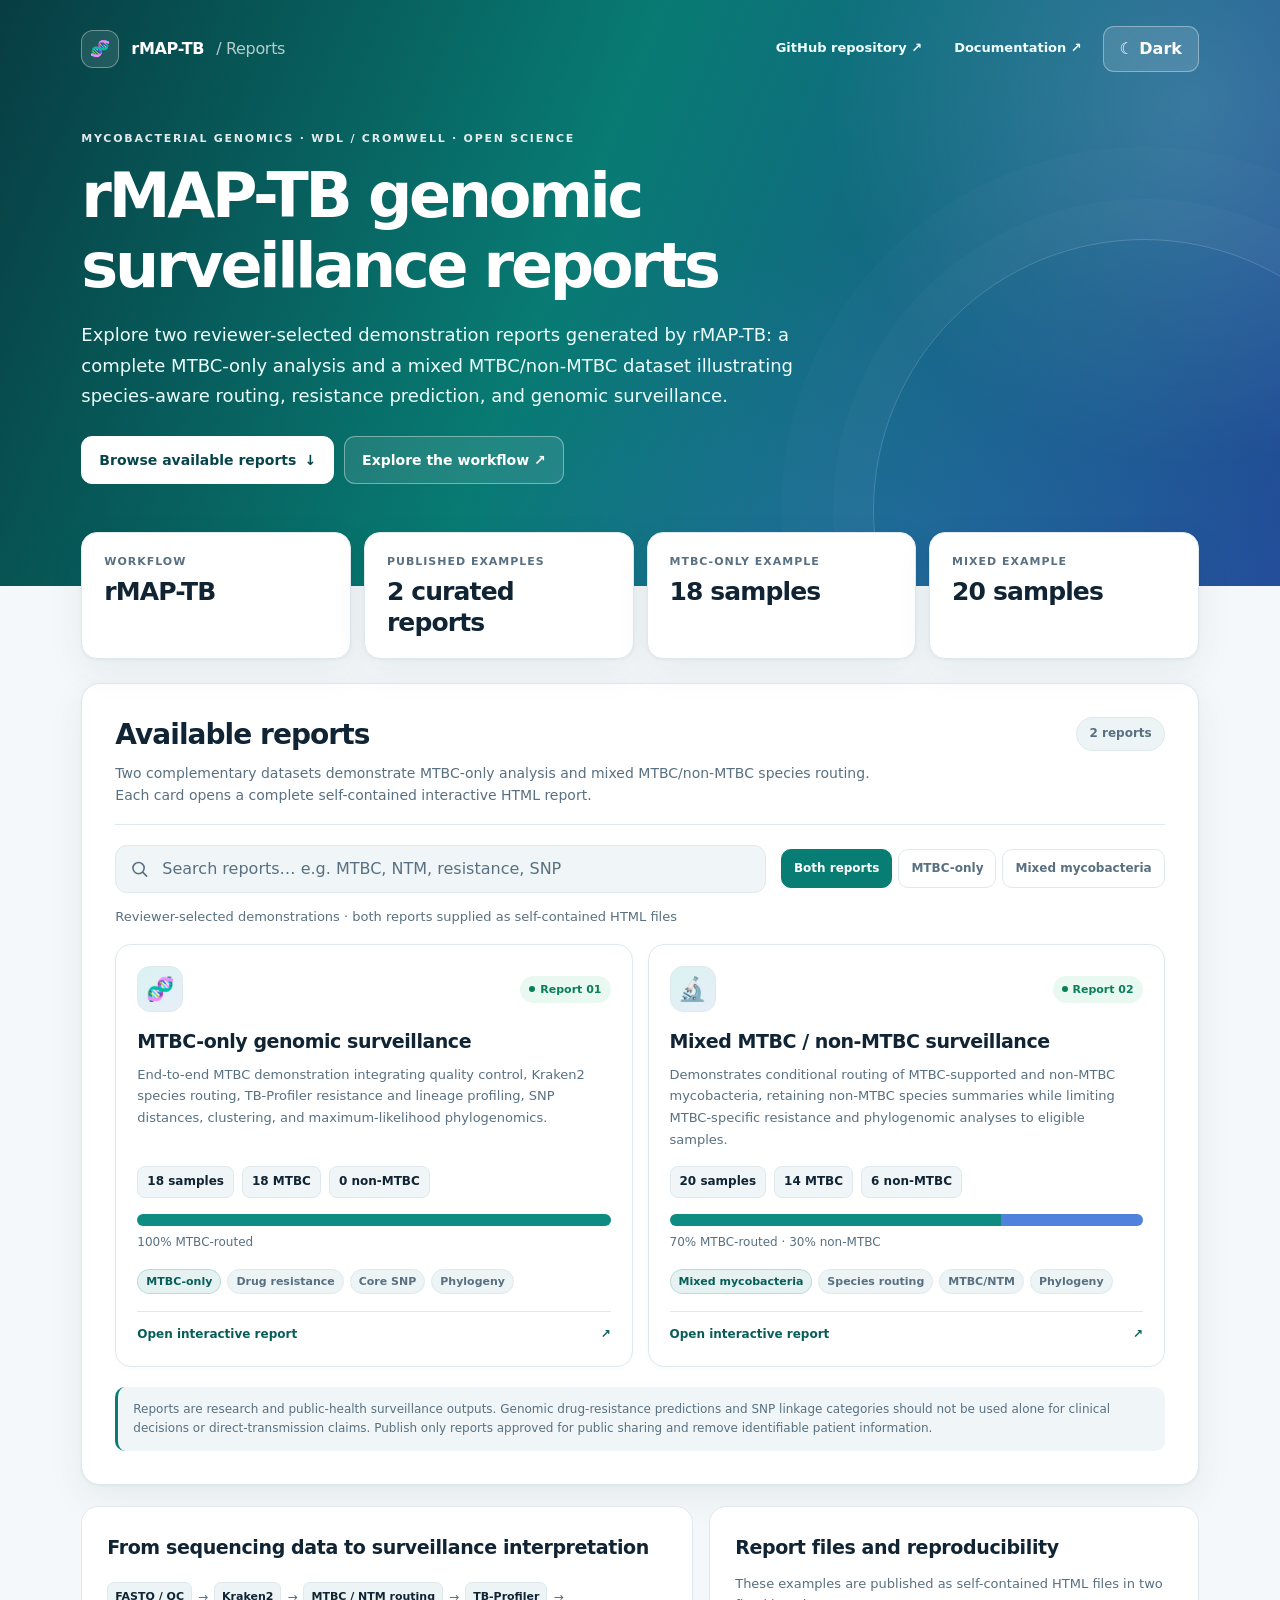
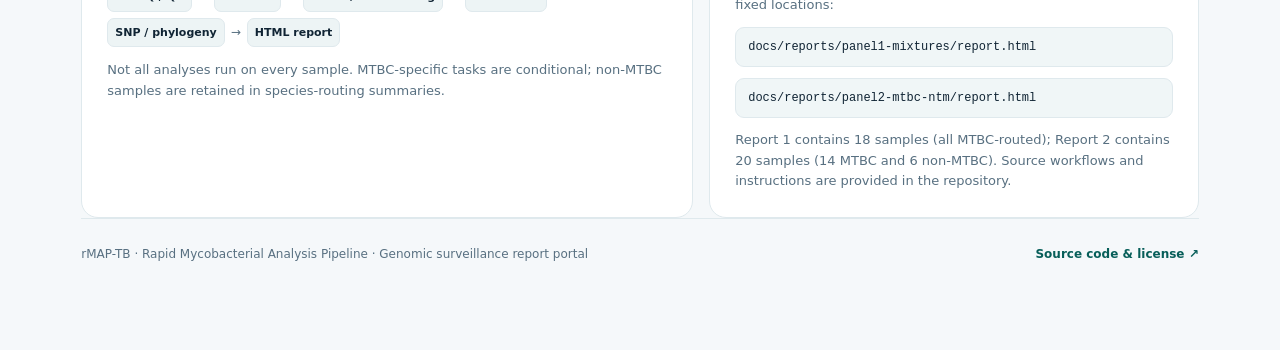
==== commit 2fce8883: "Add benchmarking directory, panel construction scripts and supplementary figures benchmark/ carries " ====
--- a/docs/index.html
+++ b/docs/index.html
@@ -197,7 +197,7 @@
       </div>
       <div class="toggle-row"><span>Reviewer-selected demonstrations · both reports supplied as self-contained HTML files</span></div>
       <div id="cards" class="grid" aria-live="polite">
-        <a class="report-card" href="reports/mtbc-only/report.html" data-category="mtbc" data-search="mtbc-only mycobacterium tuberculosis complex 18 samples lineage tb-profiler resistance snippy snp iqtree phylogeny" aria-label="Open MTBC-only integrated surveillance report">
+        <a class="report-card" href="reports/panel1-mixtures/report.html" data-category="mtbc" data-search="panel 1 panel1 mixtures in-silico mixture mtbc-only mycobacterium tuberculosis complex 18 samples lineage tb-profiler resistance snippy snp iqtree phylogeny" aria-label="Open MTBC-only integrated surveillance report">
           <div class="card-top"><span class="glyph" aria-hidden="true">🧬</span><span class="status is-live"><span class="status-dot"></span> Report 01</span></div>
           <h3>MTBC-only genomic surveillance</h3>
           <p>End-to-end MTBC demonstration integrating quality control, Kraken2 species routing, TB-Profiler resistance and lineage profiling, SNP distances, clustering, and maximum-likelihood phylogenomics.</p>
@@ -207,7 +207,7 @@
           <div class="tags"><span class="tag primary-tag">MTBC-only</span><span class="tag">Drug resistance</span><span class="tag">Core SNP</span><span class="tag">Phylogeny</span></div>
           <div class="card-footer"><span>Open interactive report</span><span aria-hidden="true">↗</span></div>
         </a>
-        <a class="report-card" href="reports/mixed-mycobacteria/report.html" data-category="mixed" data-search="mixed mycobacteria mtbc non-mtbc ntm 20 samples 14 mtbc 6 non-mtbc kraken2 species routing resistance lineage snp phylogeny" aria-label="Open mixed MTBC and non-MTBC integrated surveillance report">
+        <a class="report-card" href="reports/panel2-mtbc-ntm/report.html" data-category="mixed" data-search="panel 2 panel2 mtbc ntm contamination mixed mycobacteria non-mtbc ntm 20 samples 14 mtbc 6 non-mtbc kraken2 species routing resistance lineage snp phylogeny" aria-label="Open mixed MTBC and non-MTBC integrated surveillance report">
           <div class="card-top"><span class="glyph" aria-hidden="true">🔬</span><span class="status is-live"><span class="status-dot"></span> Report 02</span></div>
           <h3>Mixed MTBC / non-MTBC surveillance</h3>
           <p>Demonstrates conditional routing of MTBC-supported and non-MTBC mycobacteria, retaining non-MTBC species summaries while limiting MTBC-specific resistance and phylogenomic analyses to eligible samples.</p>
@@ -238,8 +238,8 @@
       <div class="info">
         <h2>Report files and reproducibility</h2>
         <p>These examples are published as self-contained HTML files in two fixed locations:</p>
-        <code class="code">docs/reports/mtbc-only/report.html</code>
-        <code class="code">docs/reports/mixed-mycobacteria/report.html</code>
+        <code class="code">docs/reports/panel1-mixtures/report.html</code>
+        <code class="code">docs/reports/panel2-mtbc-ntm/report.html</code>
         <p style="margin-top:12px">Report 1 contains 18 samples (all MTBC-routed); Report 2 contains 20 samples (14 MTBC and 6 non-MTBC). Source workflows and instructions are provided in the repository.</p>
       </div>
     </section>
